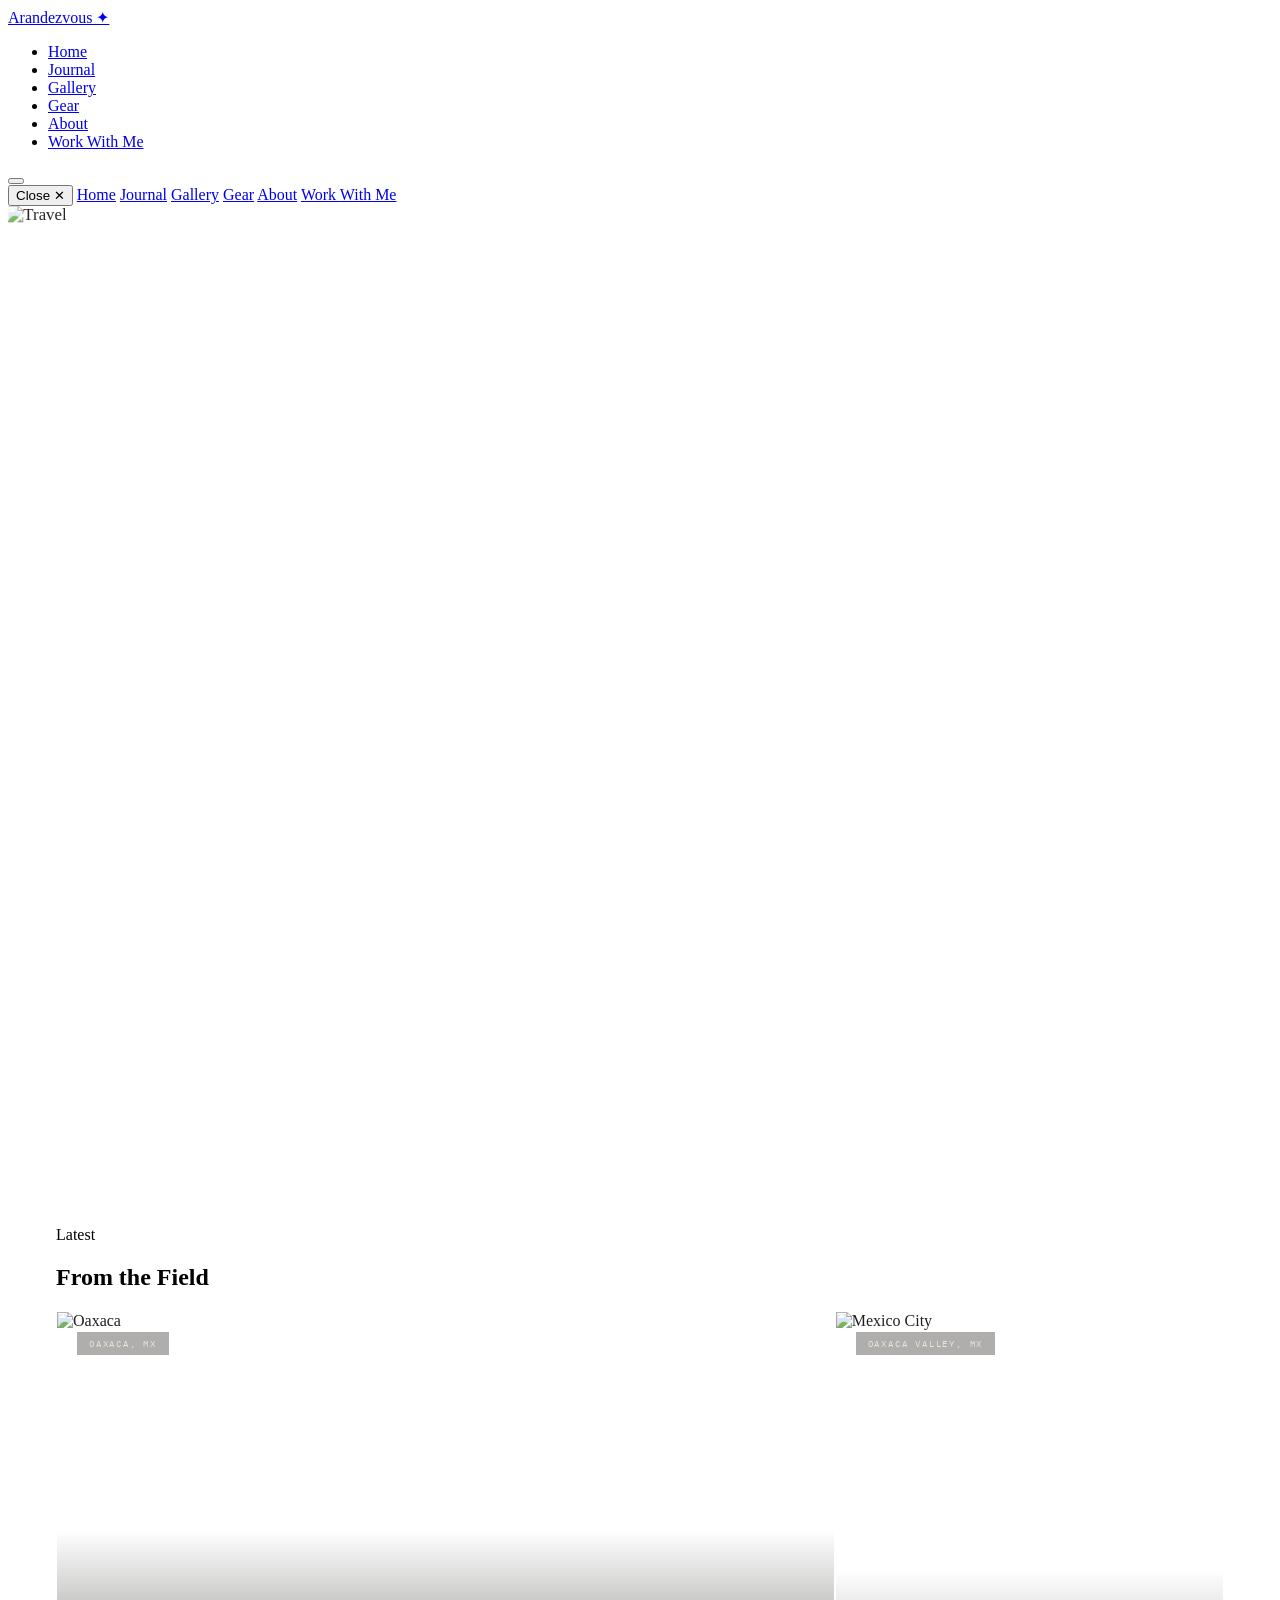
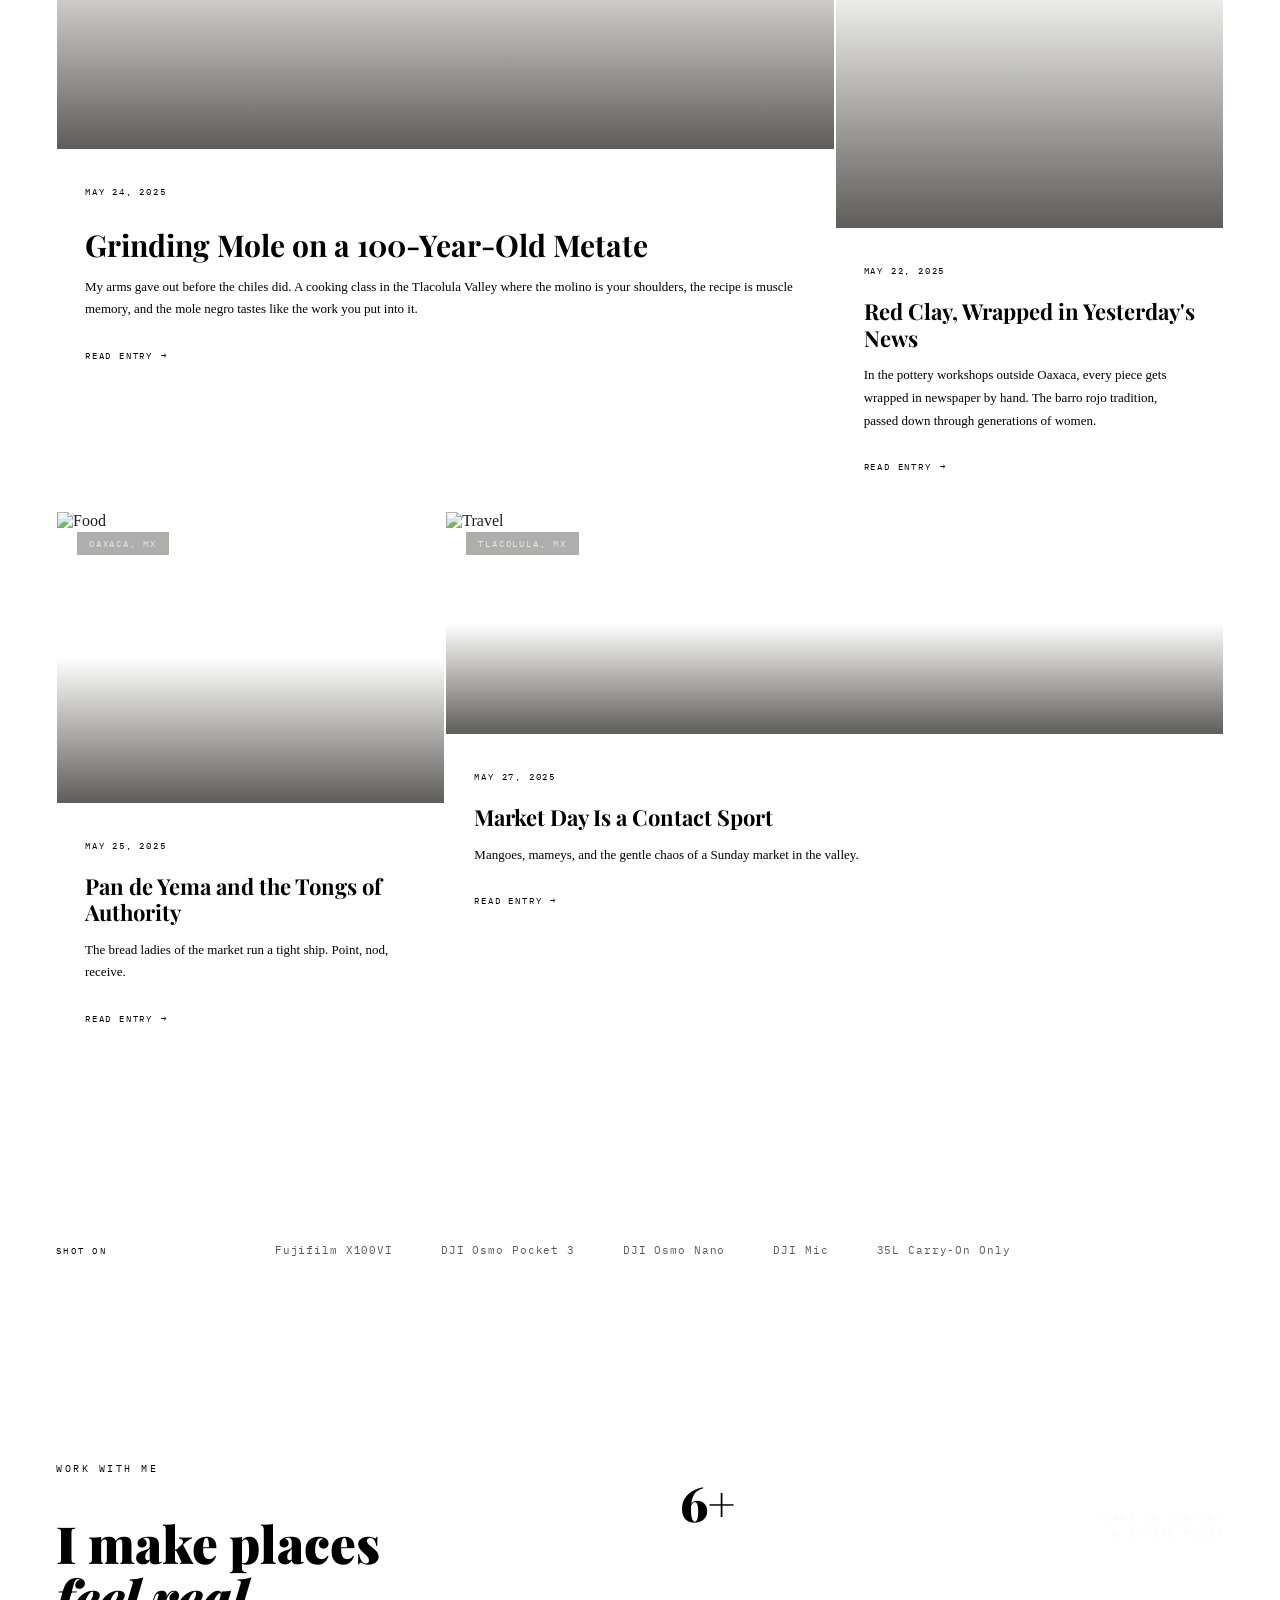
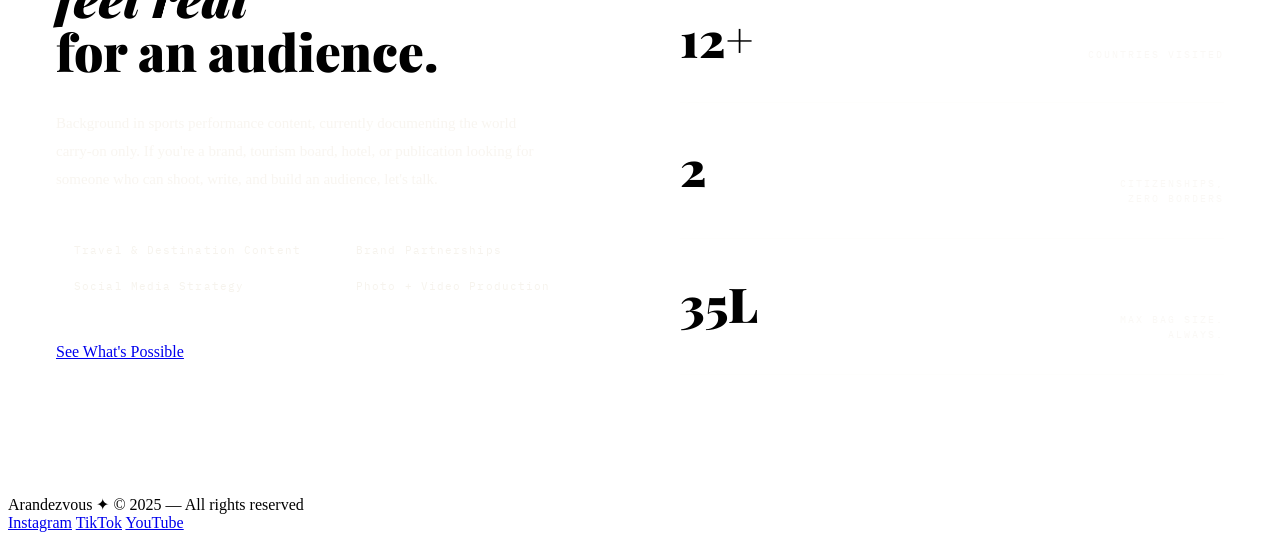
==== index.html @ ebee60eb "Add files via upload" ====
<!DOCTYPE html>
<html lang="en">
<head>
<meta charset="UTF-8">
<meta name="viewport" content="width=device-width, initial-scale=1.0">
<title>Arandezvous — A Camera and a Carry-On</title>
<link rel="preconnect" href="https://fonts.googleapis.com">
<link href="https://fonts.googleapis.com/css2?family=Playfair+Display:ital,wght@0,400;0,700;0,900;1,400;1,700&family=IBM+Plex+Mono:wght@300;400&family=IBM+Plex+Sans:wght@300;400&display=swap" rel="stylesheet">
<link rel="stylesheet" href="shared.css">
<style>
  /* HERO */
  .hero {
    min-height: 100vh;
    display: grid;
    grid-template-columns: 1fr 1fr;
    position: relative;
    overflow: hidden;
  }
  .hero-image-side {
    position: relative;
    background: var(--ink);
    overflow: hidden;
  }
  .hero-image-side img {
    width: 100%; height: 100%;
    object-fit: cover;
    opacity: 0.85;
    mix-blend-mode: luminosity;
    filter: contrast(1.1) sepia(0.15);
    transform: scale(1.05);
    animation: slowzoom 20s ease-in-out infinite alternate;
  }
  @keyframes slowzoom { from { transform: scale(1.05); } to { transform: scale(1.12); } }
  .hero-image-overlay {
    position: absolute; inset: 0;
    background: linear-gradient(to right, transparent 60%, var(--paper) 100%);
  }
  .hero-text-side {
    display: flex;
    flex-direction: column;
    justify-content: center;
    padding: 120px 72px 80px 64px;
    position: relative;
  }
  .hero-eyebrow {
    font-family: 'IBM Plex Mono', monospace;
    font-size: 10px; letter-spacing: 0.25em; text-transform: uppercase;
    color: var(--rust); margin-bottom: 24px;
    opacity: 0; animation: fadein 0.8s ease 0.3s forwards;
  }
  .hero-title {
    font-family: 'Playfair Display', serif;
    font-size: clamp(52px, 6vw, 88px);
    font-weight: 900; line-height: 0.95; letter-spacing: -0.02em;
    color: var(--ink); margin-bottom: 32px;
    opacity: 0; animation: fadein 0.8s ease 0.5s forwards;
  }
  .hero-title em { font-style: italic; color: var(--rust); }
  .hero-body {
    font-size: 15px; line-height: 1.8; color: var(--warm-gray);
    max-width: 360px; margin-bottom: 48px;
    opacity: 0; animation: fadein 0.8s ease 0.7s forwards;
  }
  .hero-cta-group {
    display: flex; gap: 16px; align-items: center;
    opacity: 0; animation: fadein 0.8s ease 0.9s forwards;
  }
  .hero-scroll-hint {
    position: absolute; bottom: 40px; left: 64px;
    display: flex; align-items: center; gap: 12px;
    font-family: 'IBM Plex Mono', monospace;
    font-size: 9px; letter-spacing: 0.2em; text-transform: uppercase;
    color: var(--warm-gray);
    opacity: 0; animation: fadein 1s ease 1.2s forwards;
  }
  .scroll-line { width: 48px; height: 1px; background: var(--warm-gray); }

  /* JOURNAL GRID */
  .journal-section { padding: 120px 48px; max-width: 1400px; margin: 0 auto; }
  .journal-grid { display: grid; grid-template-columns: 1fr 1fr 1fr; gap: 0; }
  .journal-card { position: relative; cursor: pointer; overflow: hidden; border: 1px solid transparent; transition: border-color 0.3s; }
  .journal-card:hover { border-color: var(--light-gray); }
  .journal-card:hover .card-image img { transform: scale(1.04); }
  .card-image { aspect-ratio: 3/4; overflow: hidden; position: relative; background: var(--ink); }
  .card-image img { width: 100%; height: 100%; object-fit: cover; opacity: 0.88; filter: sepia(0.1) contrast(1.05); transition: transform 0.7s cubic-bezier(0.25,0.46,0.45,0.94); }
  .card-image-overlay { position: absolute; inset: 0; background: linear-gradient(to top, rgba(26,24,20,0.7) 0%, transparent 50%); }
  .card-location { position: absolute; top: 20px; left: 20px; font-family: 'IBM Plex Mono', monospace; font-size: 9px; letter-spacing: 0.2em; text-transform: uppercase; color: rgba(244,240,232,0.85); background: rgba(26,24,20,0.35); backdrop-filter: blur(4px); padding: 6px 12px; }
  .card-body { padding: 28px 28px 36px; background: var(--white); }
  .card-date { font-family: 'IBM Plex Mono', monospace; font-size: 9px; letter-spacing: 0.2em; text-transform: uppercase; color: var(--warm-gray); margin-bottom: 12px; }
  .card-title { font-family: 'Playfair Display', serif; font-size: 22px; font-weight: 700; line-height: 1.2; color: var(--ink); margin-bottom: 12px; }
  .card-excerpt { font-size: 13px; line-height: 1.75; color: var(--warm-gray); display: -webkit-box; -webkit-line-clamp: 3; -webkit-box-orient: vertical; overflow: hidden; }
  .card-read-more { display: inline-flex; align-items: center; gap: 8px; margin-top: 16px; font-family: 'IBM Plex Mono', monospace; font-size: 9px; letter-spacing: 0.2em; text-transform: uppercase; color: var(--rust); text-decoration: none; }
  .card-read-more::after { content: '→'; transition: transform 0.2s; }
  .card-read-more:hover::after { transform: translateX(4px); }
  .journal-card.featured { grid-column: span 2; }
  .journal-card.featured .card-image { aspect-ratio: 16/9; }
  .journal-card.featured .card-title { font-size: 30px; }

  /* GEAR STRIP */
  .gear-section { padding: 60px 48px; background: var(--cream); border-top: 1px solid var(--light-gray); border-bottom: 1px solid var(--light-gray); }
  .gear-inner { max-width: 1304px; margin: 0 auto; display: flex; align-items: center; gap: 64px; }
  .gear-label { font-family: 'IBM Plex Mono', monospace; font-size: 9px; letter-spacing: 0.25em; text-transform: uppercase; color: var(--warm-gray); white-space: nowrap; }
  .gear-divider { width: 40px; height: 1px; background: var(--light-gray); flex-shrink: 0; }
  .gear-items { display: flex; gap: 48px; flex-wrap: wrap; align-items: center; }
  .gear-item { font-family: 'IBM Plex Mono', monospace; font-size: 11px; letter-spacing: 0.08em; color: var(--ink); opacity: 0.65; white-space: nowrap; text-decoration: none; transition: opacity 0.2s; }
  .gear-item:hover { opacity: 1; color: var(--rust); }

  /* HIRE STRIP */
  .hire-section { background: var(--ink); color: var(--paper); padding: 120px 48px; display: grid; grid-template-columns: 1fr 1fr; gap: 80px; align-items: center; }
  .hire-eyebrow { font-family: 'IBM Plex Mono', monospace; font-size: 10px; letter-spacing: 0.25em; text-transform: uppercase; color: var(--rust); margin-bottom: 24px; }
  .hire-title { font-family: 'Playfair Display', serif; font-size: clamp(36px, 4vw, 56px); font-weight: 900; line-height: 1.05; margin-bottom: 32px; }
  .hire-title em { font-style: italic; }
  .hire-body { font-size: 15px; line-height: 1.85; color: rgba(244,240,232,0.65); max-width: 480px; margin-bottom: 48px; }
  .hire-services { display: grid; grid-template-columns: 1fr 1fr; gap: 20px; margin-bottom: 48px; }
  .hire-service { display: flex; gap: 12px; align-items: flex-start; }
  .service-dot { width: 6px; height: 6px; border-radius: 50%; background: var(--rust); margin-top: 8px; flex-shrink: 0; }
  .service-label { font-family: 'IBM Plex Mono', monospace; font-size: 11px; letter-spacing: 0.1em; color: rgba(244,240,232,0.8); line-height: 1.5; }
  .stat-block { border-top: 1px solid rgba(244,240,232,0.12); padding: 32px 0; display: flex; justify-content: space-between; align-items: baseline; }
  .stat-block:last-child { border-bottom: 1px solid rgba(244,240,232,0.12); }
  .stat-number { font-family: 'Playfair Display', serif; font-size: 48px; font-weight: 900; color: var(--paper); }
  .stat-label { font-family: 'IBM Plex Mono', monospace; font-size: 10px; letter-spacing: 0.2em; text-transform: uppercase; color: rgba(244,240,232,0.45); text-align: right; max-width: 140px; line-height: 1.5; }

  @media (max-width: 900px) {
    .hero { grid-template-columns: 1fr; }
    .hero-image-side { height: 50vh; }
    .hero-text-side { padding: 60px 32px; }
    .hero-scroll-hint { display: none; }
    .journal-grid { grid-template-columns: 1fr; }
    .journal-card.featured { grid-column: span 1; }
    .journal-section { padding: 80px 24px; }
    .gear-inner { flex-wrap: wrap; gap: 24px; }
    .gear-section { padding: 40px 24px; }
    .hire-section { grid-template-columns: 1fr; gap: 48px; padding: 80px 24px; }
  }
</style>
</head>
<body>

<nav class="transparent" id="main-nav">
  <a href="index.html" class="nav-logo">Arandezvous ✦</a>
  <ul class="nav-links">
    <li><a href="index.html" class="active">Home</a></li>
    <li><a href="blog.html">Journal</a></li>
    <li><a href="gallery.html">Gallery</a></li>
    <li><a href="gear.html">Gear</a></li>
    <li><a href="about.html">About</a></li>
    <li><a href="work.html">Work With Me</a></li>
  </ul>
  <button class="nav-hamburger" id="hamburger"><span></span><span></span><span></span></button>
</nav>

<div class="mobile-menu" id="mobile-menu">
  <button class="mobile-menu-close" id="menu-close">Close ✕</button>
  <a href="index.html">Home</a>
  <a href="blog.html">Journal</a>
  <a href="gallery.html">Gallery</a>
  <a href="gear.html">Gear</a>
  <a href="about.html">About</a>
  <a href="work.html">Work With Me</a>
</div>

<section class="hero">
  <div class="hero-image-side">
    <img src="photos/DSCF0762.jpg" alt="Travel" />
    <div class="hero-image-overlay"></div>
  </div>
  <div class="hero-text-side">
    <p class="hero-eyebrow">Arandezvous — A traveler's open journal</p>
    <h1 class="hero-title">A Camera<br>and a<br><em>Carry-On.</em></h1>
    <p class="hero-body">Notes from the road. Honest observations from markets, back alleys, late-night kitchens, and every layover in between. No filters, no itineraries, just the real thing.</p>
    <div class="hero-cta-group">
      <a href="blog.html" class="btn-primary">Read the Journal</a>
      <a href="work.html" class="btn-ghost">Work With Me</a>
    </div>
    <div class="hero-scroll-hint"><span class="scroll-line"></span>Scroll to explore</div>
  </div>
</section>

<section class="journal-section" id="journal">
  <div class="section-header">
    <span class="section-label">Latest</span>
    <h2 class="section-title">From the Field</h2>
    <div class="section-line"></div>
  </div>
  <div class="journal-grid">
    <article class="journal-card featured">
      <div class="card-image">
        <img src="photos/DSCF0876.jpg" alt="Oaxaca" />
        <div class="card-image-overlay"></div>
        <div class="card-location">Oaxaca, MX</div>
      </div>
      <div class="card-body">
        <p class="card-date">May 24, 2025</p>
        <h3 class="card-title">Grinding Mole on a 100-Year-Old Metate</h3>
        <p class="card-excerpt">My arms gave out before the chiles did. A cooking class in the Tlacolula Valley where the molino is your shoulders, the recipe is muscle memory, and the mole negro tastes like the work you put into it.</p>
        <a href="blog.html" class="card-read-more">Read Entry</a>
      </div>
    </article>
    <article class="journal-card">
      <div class="card-image">
        <img src="photos/DSCF0942.jpg" alt="Mexico City" />
        <div class="card-image-overlay"></div>
        <div class="card-location">Oaxaca Valley, MX</div>
      </div>
      <div class="card-body">
        <p class="card-date">May 22, 2025</p>
        <h3 class="card-title">Red Clay, Wrapped in Yesterday's News</h3>
        <p class="card-excerpt">In the pottery workshops outside Oaxaca, every piece gets wrapped in newspaper by hand. The barro rojo tradition, passed down through generations of women.</p>
        <a href="blog.html" class="card-read-more">Read Entry</a>
      </div>
    </article>
    <article class="journal-card">
      <div class="card-image" style="aspect-ratio:4/3">
        <img src="photos/DSCF0709.jpg" alt="Food" />
        <div class="card-image-overlay"></div>
        <div class="card-location">Oaxaca, MX</div>
      </div>
      <div class="card-body">
        <p class="card-date">May 25, 2025</p>
        <h3 class="card-title">Pan de Yema and the Tongs of Authority</h3>
        <p class="card-excerpt">The bread ladies of the market run a tight ship. Point, nod, receive.</p>
        <a href="blog.html" class="card-read-more">Read Entry</a>
      </div>
    </article>
    <article class="journal-card" style="grid-column: span 2">
      <div class="card-image" style="aspect-ratio:21/6">
        <img src="photos/DSCF0713.jpg" alt="Travel" />
        <div class="card-image-overlay"></div>
        <div class="card-location">Tlacolula, MX</div>
      </div>
      <div class="card-body">
        <p class="card-date">May 27, 2025</p>
        <h3 class="card-title">Market Day Is a Contact Sport</h3>
        <p class="card-excerpt">Mangoes, mameys, and the gentle chaos of a Sunday market in the valley.</p>
        <a href="blog.html" class="card-read-more">Read Entry</a>
      </div>
    </article>
  </div>
</section>

<div class="gear-section">
  <div class="gear-inner">
    <span class="gear-label">Shot On</span>
    <div class="gear-divider"></div>
    <div class="gear-items">
      <a href="gear.html" class="gear-item">Fujifilm X100VI</a>
      <a href="gear.html" class="gear-item">DJI Osmo Pocket 3</a>
      <a href="gear.html" class="gear-item">DJI Osmo Nano</a>
      <a href="gear.html" class="gear-item">DJI Mic</a>
      <a href="gear.html" class="gear-item">35L Carry-On Only</a>
    </div>
  </div>
</div>

<section class="hire-section">
  <div>
    <p class="hire-eyebrow">Work With Me</p>
    <h2 class="hire-title">I make places<br><em>feel real</em><br>for an audience.</h2>
    <p class="hire-body">Background in sports performance content, currently documenting the world carry-on only. If you're a brand, tourism board, hotel, or publication looking for someone who can shoot, write, and build an audience, let's talk.</p>
    <div class="hire-services">
      <div class="hire-service"><div class="service-dot"></div><span class="service-label">Travel & Destination Content</span></div>
      <div class="hire-service"><div class="service-dot"></div><span class="service-label">Brand Partnerships</span></div>
      <div class="hire-service"><div class="service-dot"></div><span class="service-label">Social Media Strategy</span></div>
      <div class="hire-service"><div class="service-dot"></div><span class="service-label">Photo + Video Production</span></div>
    </div>
    <a href="work.html" class="btn-primary">See What's Possible</a>
  </div>
  <div>
    <div class="stat-block"><span class="stat-number">6+</span><span class="stat-label">Years in Content & Social Media</span></div>
    <div class="stat-block"><span class="stat-number">12+</span><span class="stat-label">Countries Visited</span></div>
    <div class="stat-block"><span class="stat-number">2</span><span class="stat-label">Citizenships, Zero Borders</span></div>
    <div class="stat-block"><span class="stat-number">35L</span><span class="stat-label">Max Bag Size. Always.</span></div>
  </div>
</section>

<footer>
  <span class="footer-logo">Arandezvous ✦</span>
  <span class="footer-copy">© 2025 — All rights reserved</span>
  <div class="footer-social">
    <a href="#">Instagram</a>
    <a href="#">TikTok</a>
    <a href="#">YouTube</a>
  </div>
</footer>

<script>
  const nav = document.getElementById('main-nav');
  window.addEventListener('scroll', () => nav.classList.toggle('scrolled', window.scrollY > 60));
  document.getElementById('hamburger').addEventListener('click', () => document.getElementById('mobile-menu').classList.add('open'));
  document.getElementById('menu-close').addEventListener('click', () => document.getElementById('mobile-menu').classList.remove('open'));
</script>
</body>
</html>
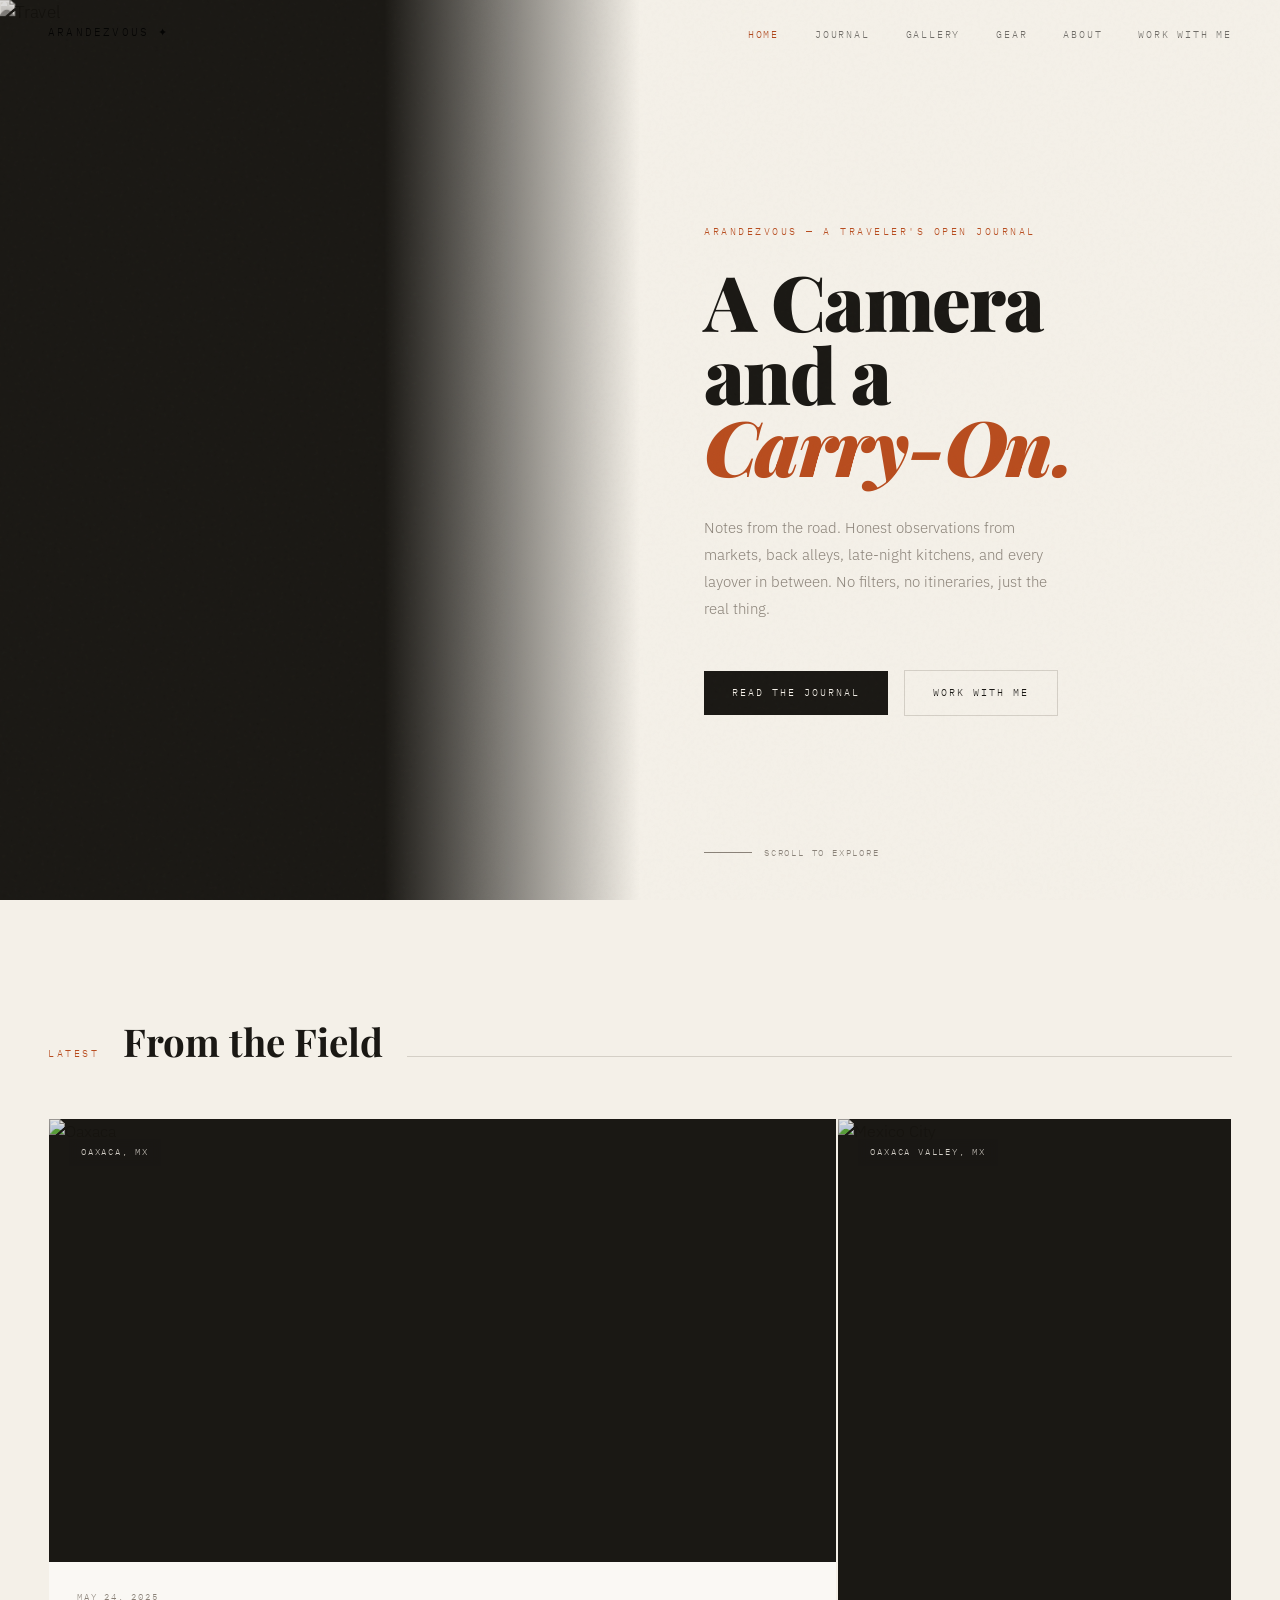
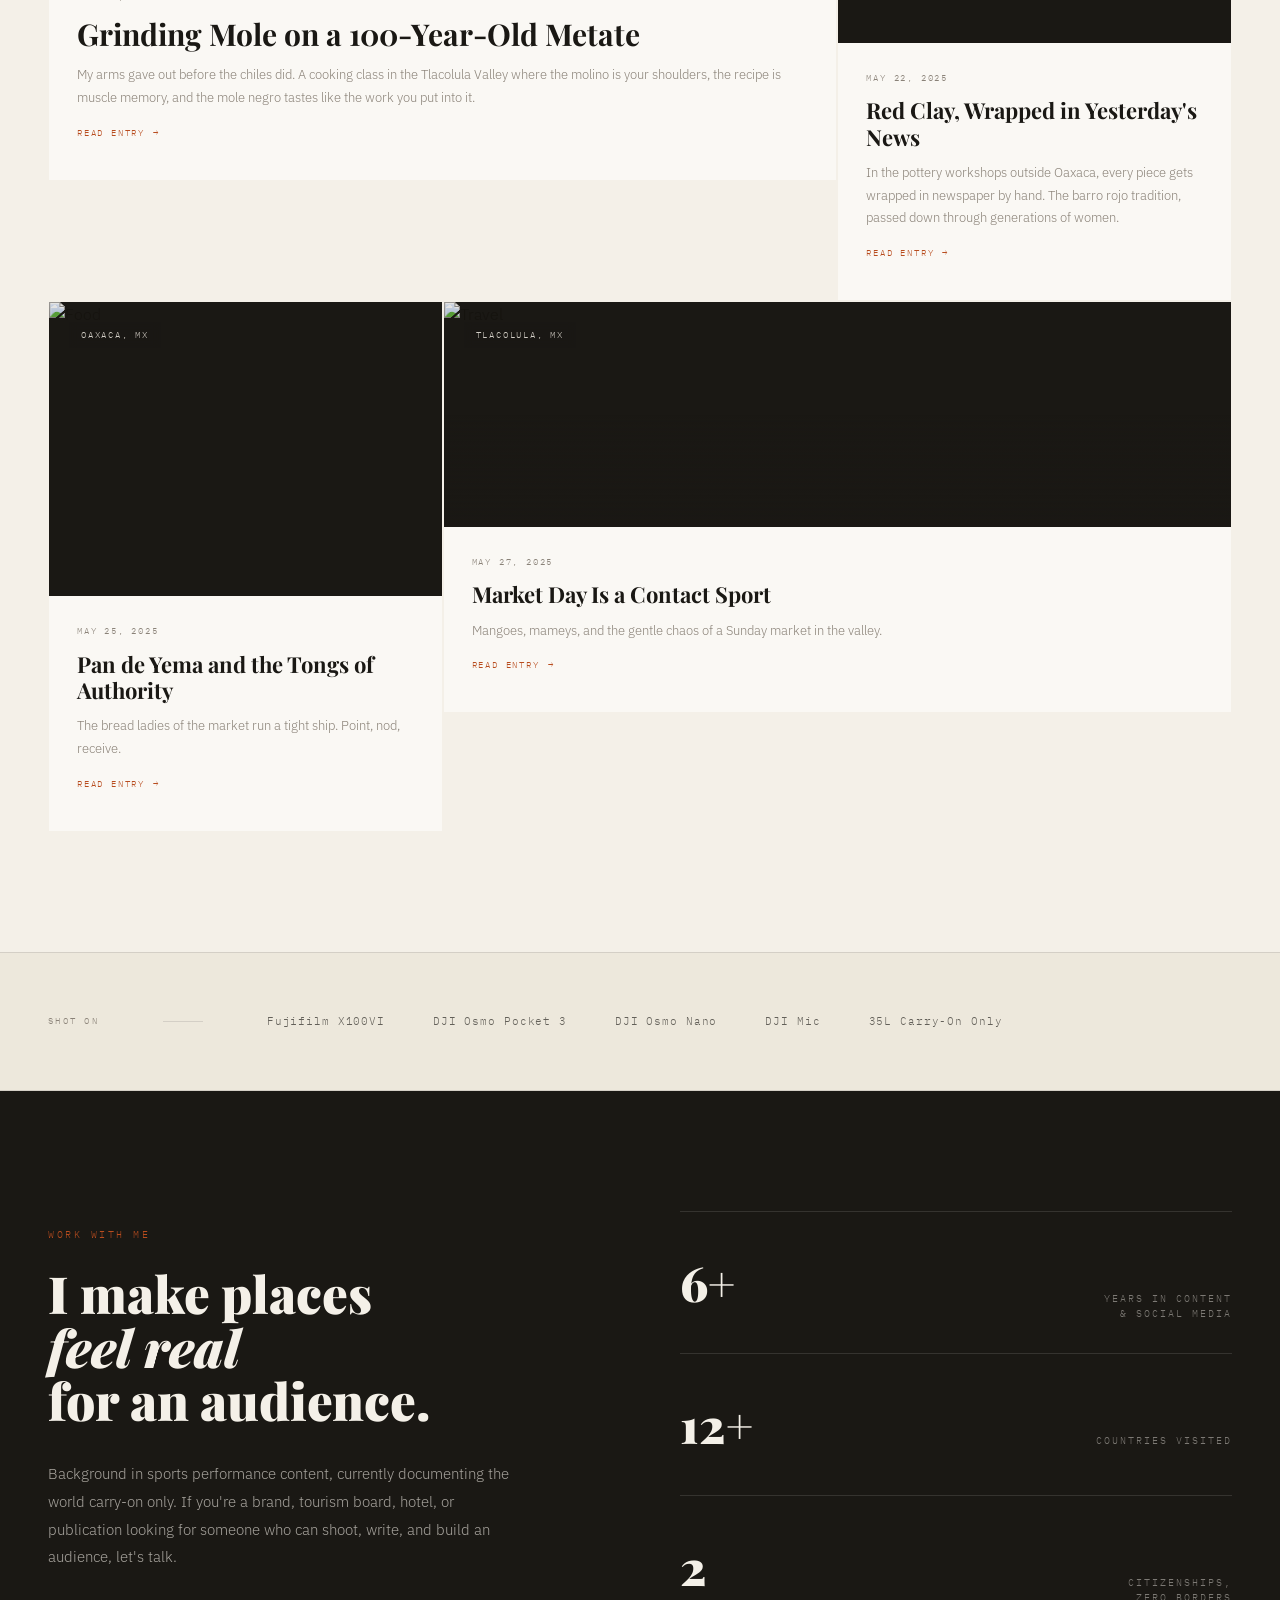
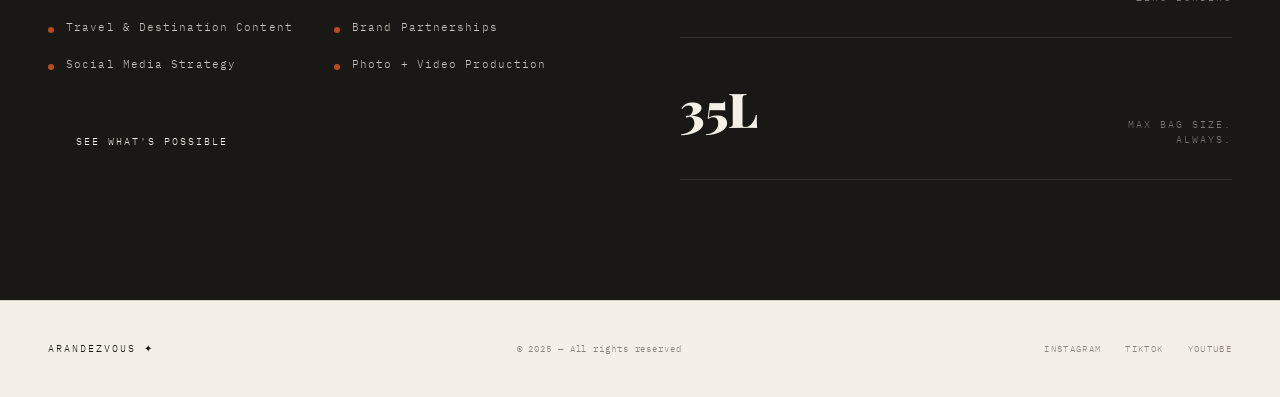
==== commit 17c75539: "Add files via upload" ====
--- a/index.html
+++ b/index.html
@@ -161,7 +161,7 @@
 
 <section class="hero">
   <div class="hero-image-side">
-    <img src="photos/DSCF0762.jpg" alt="Travel" />
+    <img src="photos/zapotec-05.jpg" alt="Travel" />
     <div class="hero-image-overlay"></div>
   </div>
   <div class="hero-text-side">
@@ -185,7 +185,7 @@
   <div class="journal-grid">
     <article class="journal-card featured">
       <div class="card-image">
-        <img src="photos/DSCF0876.jpg" alt="Oaxaca" />
+        <img src="photos/zapotec-22.jpg" alt="Oaxaca" />
         <div class="card-image-overlay"></div>
         <div class="card-location">Oaxaca, MX</div>
       </div>
@@ -198,7 +198,7 @@
     </article>
     <article class="journal-card">
       <div class="card-image">
-        <img src="photos/DSCF0942.jpg" alt="Mexico City" />
+        <img src="photos/barro-56.jpg" alt="Mexico City" />
         <div class="card-image-overlay"></div>
         <div class="card-location">Oaxaca Valley, MX</div>
       </div>
@@ -211,7 +211,7 @@
     </article>
     <article class="journal-card">
       <div class="card-image" style="aspect-ratio:4/3">
-        <img src="photos/DSCF0709.jpg" alt="Food" />
+        <img src="photos/zapotec-01.jpg" alt="Food" />
         <div class="card-image-overlay"></div>
         <div class="card-location">Oaxaca, MX</div>
       </div>
@@ -224,7 +224,7 @@
     </article>
     <article class="journal-card" style="grid-column: span 2">
       <div class="card-image" style="aspect-ratio:21/6">
-        <img src="photos/DSCF0713.jpg" alt="Travel" />
+        <img src="photos/monte-50.jpg" alt="Travel" />
         <div class="card-image-overlay"></div>
         <div class="card-location">Tlacolula, MX</div>
       </div>
--- a/shared.css
+++ b/shared.css
@@ -0,0 +1,274 @@
+*, *::before, *::after { box-sizing: border-box; margin: 0; padding: 0; }
+
+:root {
+  --ink: #1a1814;
+  --paper: #f4f0e8;
+  --cream: #ede8dc;
+  --rust: #b84c1e;
+  --warm-gray: #8a8278;
+  --light-gray: #d4cfc6;
+  --white: #faf8f4;
+}
+
+html { scroll-behavior: smooth; }
+
+body {
+  background: var(--paper);
+  color: var(--ink);
+  font-family: 'IBM Plex Sans', sans-serif;
+  font-weight: 300;
+  line-height: 1.6;
+  overflow-x: hidden;
+}
+
+body::before {
+  content: '';
+  position: fixed;
+  inset: 0;
+  background-image: url("data:image/svg+xml,%3Csvg viewBox='0 0 256 256' xmlns='http://www.w3.org/2000/svg'%3E%3Cfilter id='noise'%3E%3CfeTurbulence type='fractalNoise' baseFrequency='0.9' numOctaves='4' stitchTiles='stitch'/%3E%3C/filter%3E%3Crect width='100%25' height='100%25' filter='url(%23noise)' opacity='0.04'/%3E%3C/svg%3E");
+  pointer-events: none;
+  z-index: 1000;
+  opacity: 0.5;
+}
+
+/* NAV */
+nav {
+  position: fixed;
+  top: 0; left: 0; right: 0;
+  z-index: 100;
+  display: flex;
+  justify-content: space-between;
+  align-items: center;
+  padding: 20px 48px;
+  background: var(--paper);
+  border-bottom: 1px solid var(--light-gray);
+  transition: background 0.4s ease;
+}
+nav.transparent {
+  background: transparent;
+  border-bottom: none;
+  mix-blend-mode: multiply;
+}
+nav.transparent.scrolled {
+  background: var(--paper);
+  mix-blend-mode: normal;
+  border-bottom: 1px solid var(--light-gray);
+}
+.nav-logo {
+  font-family: 'IBM Plex Mono', monospace;
+  font-size: 11px;
+  letter-spacing: 0.2em;
+  text-transform: uppercase;
+  color: var(--ink);
+  text-decoration: none;
+}
+.nav-links {
+  display: flex;
+  gap: 36px;
+  list-style: none;
+}
+.nav-links a {
+  font-family: 'IBM Plex Mono', monospace;
+  font-size: 10px;
+  letter-spacing: 0.18em;
+  text-transform: uppercase;
+  color: var(--ink);
+  text-decoration: none;
+  transition: color 0.2s;
+  opacity: 0.6;
+}
+.nav-links a:hover,
+.nav-links a.active { color: var(--rust); opacity: 1; }
+
+/* HAMBURGER */
+.nav-hamburger {
+  display: none;
+  flex-direction: column;
+  gap: 5px;
+  cursor: pointer;
+  background: none;
+  border: none;
+  padding: 4px;
+}
+.nav-hamburger span {
+  display: block;
+  width: 24px;
+  height: 1px;
+  background: var(--ink);
+  transition: all 0.3s;
+}
+.mobile-menu {
+  display: none;
+  position: fixed;
+  inset: 0;
+  background: var(--paper);
+  z-index: 99;
+  flex-direction: column;
+  justify-content: center;
+  align-items: center;
+  gap: 40px;
+}
+.mobile-menu.open { display: flex; }
+.mobile-menu a {
+  font-family: 'Playfair Display', serif;
+  font-size: 36px;
+  font-weight: 700;
+  color: var(--ink);
+  text-decoration: none;
+  transition: color 0.2s;
+}
+.mobile-menu a:hover { color: var(--rust); }
+.mobile-menu-close {
+  position: absolute;
+  top: 24px;
+  right: 48px;
+  font-family: 'IBM Plex Mono', monospace;
+  font-size: 11px;
+  letter-spacing: 0.2em;
+  text-transform: uppercase;
+  background: none;
+  border: none;
+  cursor: pointer;
+  color: var(--warm-gray);
+}
+
+/* PAGE HEADER */
+.page-header {
+  padding: 160px 48px 80px;
+  border-bottom: 1px solid var(--light-gray);
+  max-width: 1304px;
+  margin: 0 auto;
+}
+.page-header-eyebrow {
+  font-family: 'IBM Plex Mono', monospace;
+  font-size: 10px;
+  letter-spacing: 0.25em;
+  text-transform: uppercase;
+  color: var(--rust);
+  margin-bottom: 20px;
+}
+.page-header-title {
+  font-family: 'Playfair Display', serif;
+  font-size: clamp(48px, 7vw, 96px);
+  font-weight: 900;
+  line-height: 0.95;
+  letter-spacing: -0.02em;
+}
+.page-header-title em { font-style: italic; }
+.page-header-sub {
+  font-size: 15px;
+  line-height: 1.8;
+  color: var(--warm-gray);
+  max-width: 520px;
+  margin-top: 24px;
+}
+
+/* SECTION HEADER */
+.section-header {
+  display: flex;
+  align-items: baseline;
+  gap: 24px;
+  margin-bottom: 56px;
+}
+.section-label {
+  font-family: 'IBM Plex Mono', monospace;
+  font-size: 10px;
+  letter-spacing: 0.25em;
+  text-transform: uppercase;
+  color: var(--rust);
+  white-space: nowrap;
+}
+.section-title {
+  font-family: 'Playfair Display', serif;
+  font-size: clamp(24px, 3vw, 40px);
+  font-weight: 700;
+  line-height: 1.1;
+}
+.section-line {
+  flex: 1;
+  height: 1px;
+  background: var(--light-gray);
+  margin-bottom: 4px;
+}
+
+/* BUTTONS */
+.btn-primary {
+  font-family: 'IBM Plex Mono', monospace;
+  font-size: 10px;
+  letter-spacing: 0.2em;
+  text-transform: uppercase;
+  background: var(--ink);
+  color: var(--paper);
+  padding: 14px 28px;
+  border: none;
+  cursor: pointer;
+  text-decoration: none;
+  display: inline-block;
+  transition: background 0.2s;
+}
+.btn-primary:hover { background: var(--rust); }
+.btn-ghost {
+  font-family: 'IBM Plex Mono', monospace;
+  font-size: 10px;
+  letter-spacing: 0.2em;
+  text-transform: uppercase;
+  background: transparent;
+  color: var(--ink);
+  padding: 14px 28px;
+  border: 1px solid var(--light-gray);
+  cursor: pointer;
+  text-decoration: none;
+  display: inline-block;
+  transition: border-color 0.2s, color 0.2s;
+}
+.btn-ghost:hover { border-color: var(--rust); color: var(--rust); }
+
+/* FOOTER */
+footer {
+  border-top: 1px solid var(--light-gray);
+  padding: 40px 48px;
+  display: flex;
+  justify-content: space-between;
+  align-items: center;
+  margin-top: auto;
+}
+.footer-logo {
+  font-family: 'IBM Plex Mono', monospace;
+  font-size: 10px;
+  letter-spacing: 0.2em;
+  text-transform: uppercase;
+  color: var(--ink);
+}
+.footer-copy {
+  font-family: 'IBM Plex Mono', monospace;
+  font-size: 9px;
+  letter-spacing: 0.1em;
+  color: var(--warm-gray);
+}
+.footer-social {
+  display: flex;
+  gap: 24px;
+}
+.footer-social a {
+  font-family: 'IBM Plex Mono', monospace;
+  font-size: 9px;
+  letter-spacing: 0.15em;
+  text-transform: uppercase;
+  color: var(--warm-gray);
+  text-decoration: none;
+  transition: color 0.2s;
+}
+.footer-social a:hover { color: var(--rust); }
+
+@keyframes fadein {
+  from { opacity: 0; transform: translateY(12px); }
+  to   { opacity: 1; transform: translateY(0); }
+}
+
+@media (max-width: 900px) {
+  nav { padding: 20px 24px; }
+  .nav-links { display: none; }
+  .nav-hamburger { display: flex; }
+  .page-header { padding: 120px 24px 60px; }
+  footer { flex-direction: column; gap: 20px; text-align: center; padding: 40px 24px; }
+}
